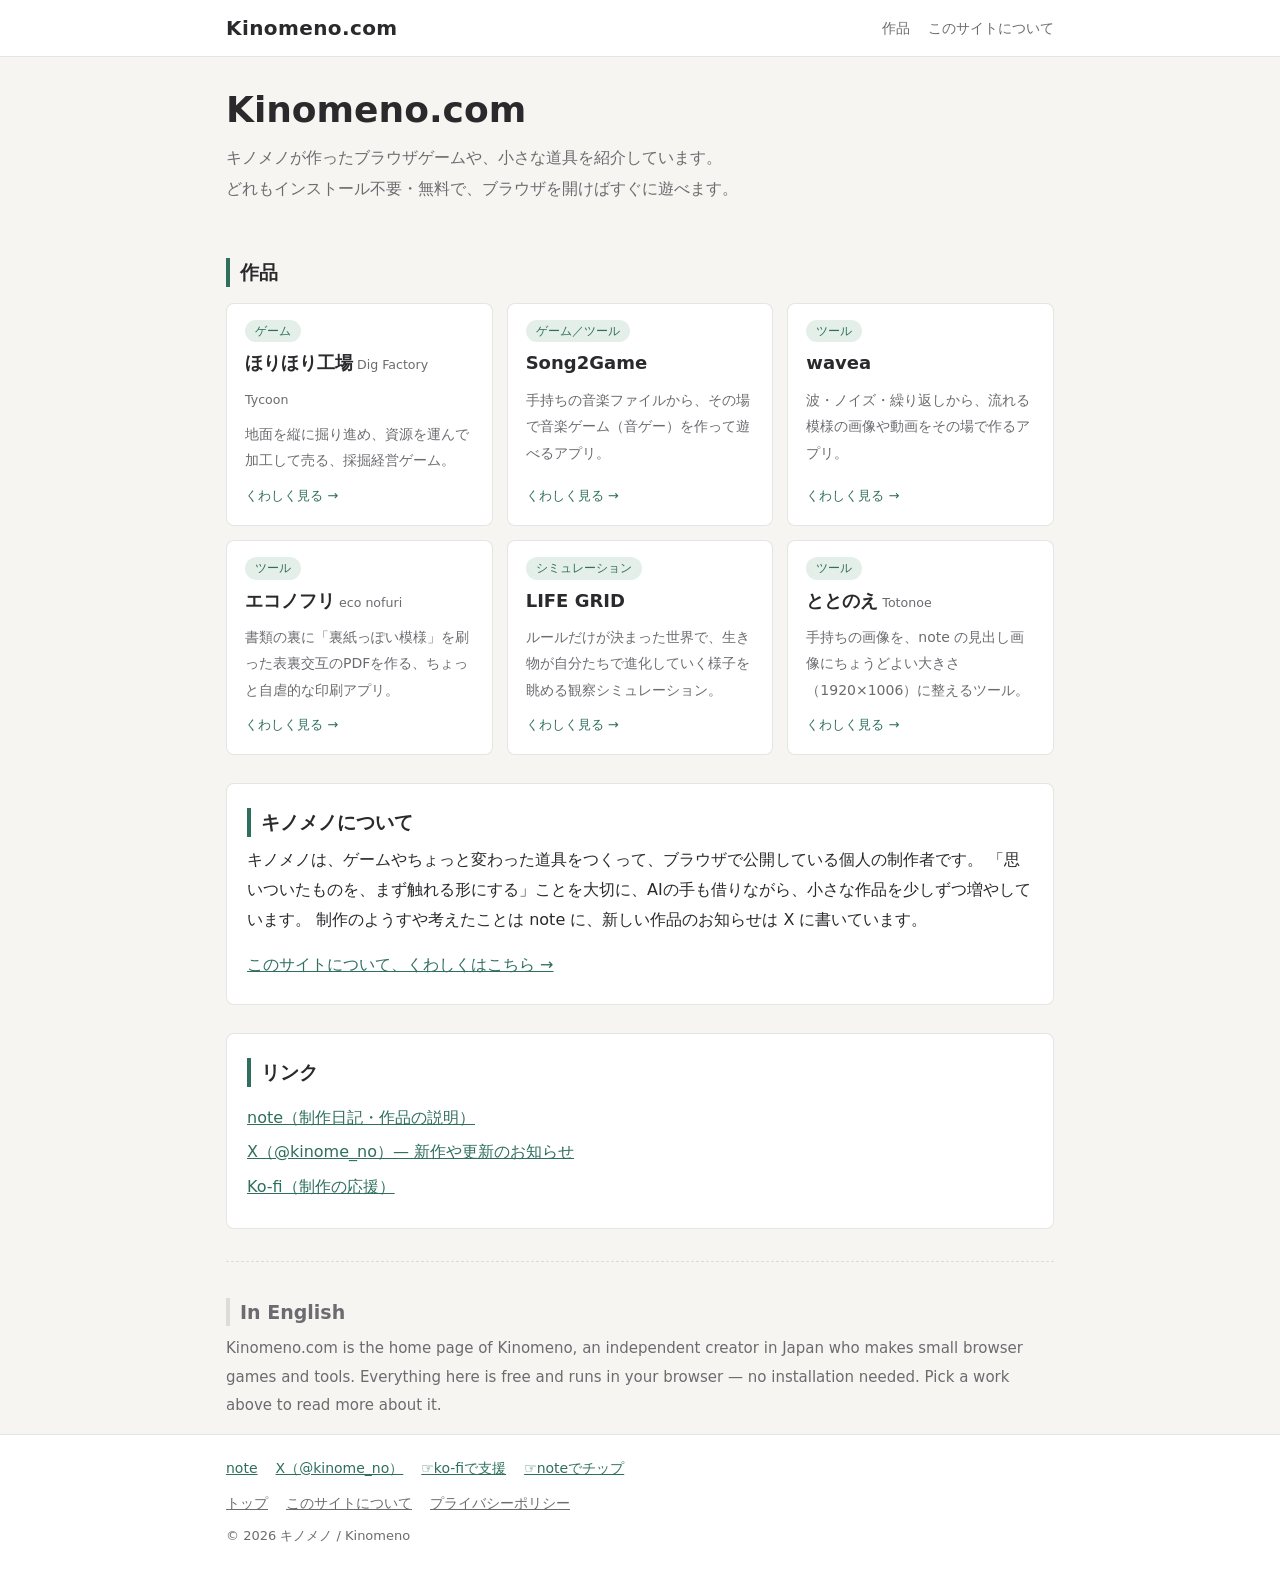
==== index.html @ 974a419b "v0.00 kinomeno.com トップサイト初版 Co-Authored-By: Claude Opus 5.5 <noreply@anthropic.com>" ====
<!doctype html>
<html lang="ja">
<head>
<meta charset="utf-8">
<meta name="viewport" content="width=device-width, initial-scale=1">
<title>Kinomeno.com — キノメノの制作物</title>
<meta name="description" content="キノメノが作ったブラウザゲームや小さな道具の紹介ページです。どれもインストール不要・無料で、ブラウザだけで使えます。">
<link rel="canonical" href="https://kinomeno.com/">
<meta property="og:title" content="Kinomeno.com — キノメノの制作物">
<meta property="og:description" content="キノメノが作ったブラウザゲームや小さな道具の紹介ページです。どれもインストール不要・無料で、ブラウザだけで使えます。">
<meta property="og:type" content="website">
<meta property="og:url" content="https://kinomeno.com/">
<meta name="google-adsense-account" content="ca-pub-8328461906614341">
<link rel="icon" href="/favicon.svg" type="image/svg+xml">
<link rel="stylesheet" href="/style.css?v=0.00">
<script async src="https://pagead2.googlesyndication.com/pagead/js/adsbygoogle.js?client=ca-pub-8328461906614341" crossorigin="anonymous"></script>
</head>
<body>
<header class="site-head">
  <div class="wrap head-row">
    <a class="logo" href="/">Kinomeno.com</a>
    <nav class="nav">
      <a href="/#works">作品</a>
      <a href="/about/">このサイトについて</a>
    </nav>
  </div>
</header>
<main class="wrap">

<section class="hero">
  <h1>Kinomeno.com</h1>
  <p class="lead">キノメノが作ったブラウザゲームや、小さな道具を紹介しています。<br>どれもインストール不要・無料で、ブラウザを開けばすぐに遊べます。</p>
</section>

<section id="works">
  <h2>作品</h2>
  <ul class="cards">
  <li class="card">
    <a class="card-link" href="/works/horihori/">
      <span class="kind">ゲーム</span>
      <h3>ほりほり工場<span class="en"> Dig Factory Tycoon</span></h3>
      <p>地面を縦に掘り進め、資源を運んで加工して売る、採掘経営ゲーム。</p>
      <span class="more">くわしく見る →</span>
    </a>
  </li>
  <li class="card">
    <a class="card-link" href="/works/song2game/">
      <span class="kind">ゲーム／ツール</span>
      <h3>Song2Game<span class="en"> </span></h3>
      <p>手持ちの音楽ファイルから、その場で音楽ゲーム（音ゲー）を作って遊べるアプリ。</p>
      <span class="more">くわしく見る →</span>
    </a>
  </li>
  <li class="card">
    <a class="card-link" href="/works/wavea/">
      <span class="kind">ツール</span>
      <h3>wavea<span class="en"> </span></h3>
      <p>波・ノイズ・繰り返しから、流れる模様の画像や動画をその場で作るアプリ。</p>
      <span class="more">くわしく見る →</span>
    </a>
  </li>
  <li class="card">
    <a class="card-link" href="/works/econofuri/">
      <span class="kind">ツール</span>
      <h3>エコノフリ<span class="en"> eco nofuri</span></h3>
      <p>書類の裏に「裏紙っぽい模様」を刷った表裏交互のPDFを作る、ちょっと自虐的な印刷アプリ。</p>
      <span class="more">くわしく見る →</span>
    </a>
  </li>
  <li class="card">
    <a class="card-link" href="/works/lifegrid/">
      <span class="kind">シミュレーション</span>
      <h3>LIFE GRID<span class="en"> </span></h3>
      <p>ルールだけが決まった世界で、生き物が自分たちで進化していく様子を眺める観察シミュレーション。</p>
      <span class="more">くわしく見る →</span>
    </a>
  </li>
  <li class="card">
    <a class="card-link" href="/works/totonoe/">
      <span class="kind">ツール</span>
      <h3>ととのえ<span class="en"> Totonoe</span></h3>
      <p>手持ちの画像を、note の見出し画像にちょうどよい大きさ（1920×1006）に整えるツール。</p>
      <span class="more">くわしく見る →</span>
    </a>
  </li>
  </ul>
</section>

<section class="box">
  <h2>キノメノについて</h2>
  <p>キノメノは、ゲームやちょっと変わった道具をつくって、ブラウザで公開している個人の制作者です。
  「思いついたものを、まず触れる形にする」ことを大切に、AIの手も借りながら、小さな作品を少しずつ増やしています。
  制作のようすや考えたことは note に、新しい作品のお知らせは X に書いています。</p>
  <p><a href="/about/">このサイトについて、くわしくはこちら →</a></p>
</section>

<section class="box">
  <h2>リンク</h2>
  <ul class="link-list">
    <li><a href="https://note.com/kinomeno" target="_blank" rel="noopener">note（制作日記・作品の説明）</a></li>
    <li><a href="https://x.com/kinome_no" target="_blank" rel="noopener">X（@kinome_no）— 新作や更新のお知らせ</a></li>
    <li><a href="https://ko-fi.com/kinomeno" target="_blank" rel="noopener">Ko-fi（制作の応援）</a></li>
  </ul>
</section>

<section class="en-block" lang="en">
  <h2>In English</h2>
  <p>Kinomeno.com is the home page of Kinomeno, an independent creator in Japan who makes small browser games and tools.
  Everything here is free and runs in your browser — no installation needed. Pick a work above to read more about it.</p>
</section>
</main>
<footer class="site-foot">
  <div class="wrap">
    <p class="foot-links">
      <a href="https://note.com/kinomeno" target="_blank" rel="noopener">note</a>
      <a href="https://x.com/kinome_no" target="_blank" rel="noopener">X（@kinome_no）</a>
      <a href="https://ko-fi.com/kinomeno" target="_blank" rel="noopener">☞ko-fiで支援</a>
      <a href="https://note.com/kinomeno" target="_blank" rel="noopener">☞noteでチップ</a>
    </p>
    <p class="foot-links small">
      <a href="/">トップ</a>
      <a href="/about/">このサイトについて</a>
      <a href="/privacy/">プライバシーポリシー</a>
    </p>
    <p class="small">© 2026 キノメノ / Kinomeno</p>
  </div>
</footer>
</body>
</html>
---- style.css ----
:root {
  --bg: #f6f5f1;
  --paper: #ffffff;
  --text: #2a2a2d;
  --sub: #6d6b70;
  --line: rgba(0, 0, 0, .10);
  --accent: #2f6f5e;
  --accent-soft: #e5efe9;
}
@media (prefers-color-scheme: dark) {
  :root {
    --bg: #18191b;
    --paper: #222326;
    --text: #e8e6e1;
    --sub: #a3a1a6;
    --line: rgba(255, 255, 255, .12);
    --accent: #7cc4ad;
    --accent-soft: #23332d;
  }
}
* { box-sizing: border-box; }
html { -webkit-text-size-adjust: 100%; }
body {
  margin: 0;
  background: var(--bg);
  color: var(--text);
  font-family: "Hiragino Sans", "Yu Gothic UI", "Meiryo", system-ui, sans-serif;
  line-height: 1.9;
  font-size: 16px;
}
a { color: var(--accent); }
.wrap { max-width: 860px; margin: 0 auto; padding: 0 16px; }

/* ヘッダー */
.site-head { border-bottom: 1px solid var(--line); background: var(--paper); }
.head-row { display: flex; align-items: center; justify-content: space-between; gap: 12px; min-height: 56px; flex-wrap: wrap; }
.logo { font-weight: 700; font-size: 20px; color: var(--text); text-decoration: none; letter-spacing: .02em; }
.nav { display: flex; gap: 18px; font-size: 14px; }
.nav a { color: var(--sub); text-decoration: none; }
.nav a:hover { color: var(--accent); }

main { padding-top: 24px; padding-bottom: 48px; }
h1 { font-size: 28px; line-height: 1.4; margin: 0 0 8px; }
h2 { font-size: 19px; margin: 32px 0 8px; padding-left: 10px; border-left: 4px solid var(--accent); line-height: 1.5; }
h3 { font-size: 18px; margin: 4px 0 6px; }
p { margin: 0 0 14px; }
ol, ul { padding-left: 1.4em; }
.small { font-size: 13px; color: var(--sub); }
.en { font-size: .7em; font-weight: 400; color: var(--sub); }

/* トップ */
.hero { padding: 28px 0 8px; }
.hero h1 { font-size: 36px; }
.lead { color: var(--sub); font-size: 16px; }
.cards { list-style: none; padding: 0; margin: 16px 0 0; display: grid; grid-template-columns: repeat(auto-fill, minmax(250px, 1fr)); gap: 14px; }
.card { background: var(--paper); border: 1px solid var(--line); border-radius: 8px; }
.card-link { display: flex; flex-direction: column; height: 100%; padding: 16px 18px; color: inherit; text-decoration: none; }
.card-link:hover { border-color: var(--accent); }
.card:hover { border-color: var(--accent); }
.card p { font-size: 14px; color: var(--sub); flex: 1; margin-bottom: 10px; }
.more { font-size: 13px; color: var(--accent); }
.kind { display: inline-block; font-size: 12px; color: var(--accent); background: var(--accent-soft); border-radius: 99px; padding: 0 10px; width: fit-content; }
.box { background: var(--paper); border: 1px solid var(--line); border-radius: 8px; padding: 4px 20px 10px; margin-top: 28px; }
.box h2 { margin-top: 20px; }
.link-list { list-style: none; padding: 0; }
.link-list li { margin: 4px 0; }

/* 作品ページ */
.crumb { font-size: 13px; color: var(--sub); margin-bottom: 12px; }
.crumb a { color: var(--sub); }
.work { background: var(--paper); border: 1px solid var(--line); border-radius: 8px; padding: 24px 24px 12px; }
.cta { margin: 18px 0 8px; }
.btn { display: inline-block; background: var(--accent); color: var(--paper); text-decoration: none; font-weight: 700; padding: 10px 22px; border-radius: 6px; }
.btn:hover { opacity: .9; }
.en-block { margin-top: 32px; padding-top: 4px; border-top: 1px dashed var(--line); font-size: 15px; color: var(--sub); }
.en-block h2 { border-left-color: var(--line); }
.pager { display: flex; justify-content: space-between; gap: 12px; margin-top: 18px; font-size: 14px; flex-wrap: wrap; }

/* フッター */
.site-foot { border-top: 1px solid var(--line); background: var(--paper); padding: 20px 0 28px; }
.foot-links { display: flex; flex-wrap: wrap; gap: 6px 18px; margin: 0 0 8px; font-size: 14px; }
.foot-links.small a { color: var(--sub); }

@media (max-width: 560px) {
  .hero h1 { font-size: 30px; }
  h1 { font-size: 24px; }
  .work { padding: 18px 16px 8px; }
}
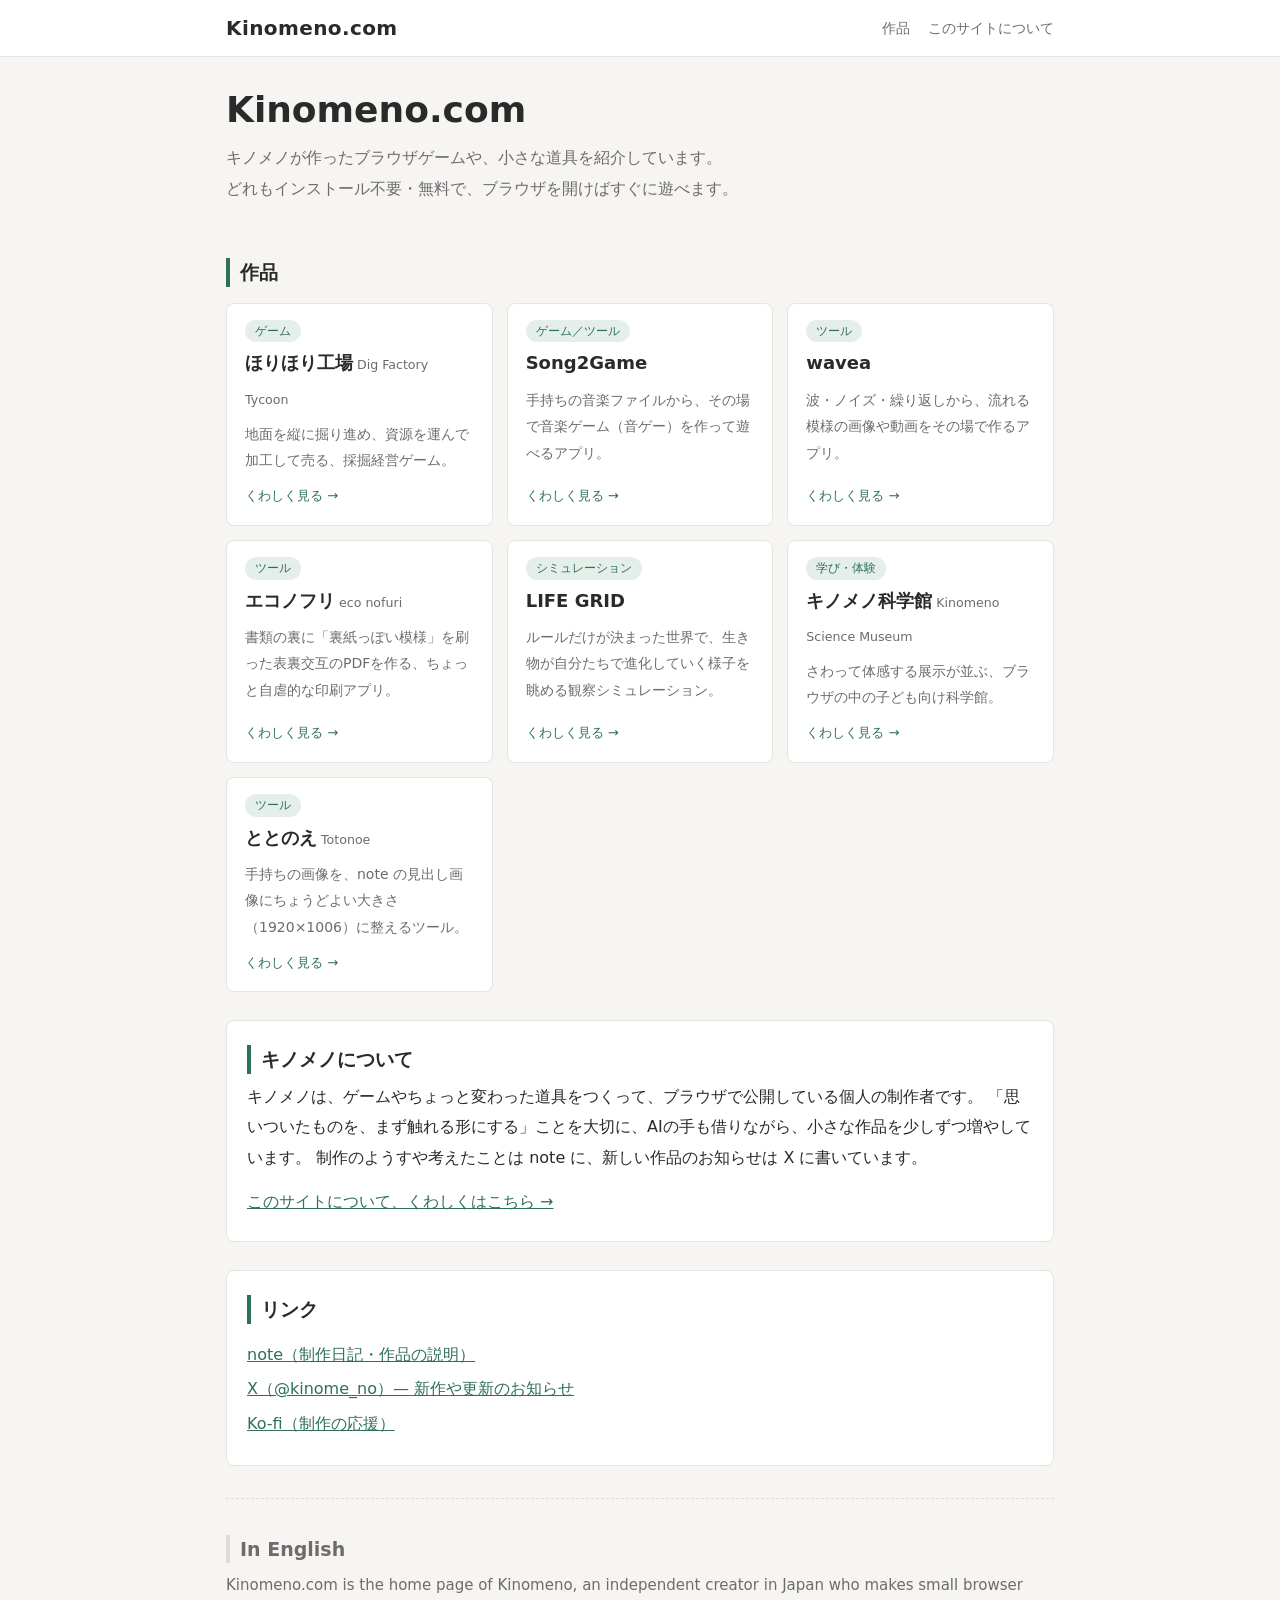
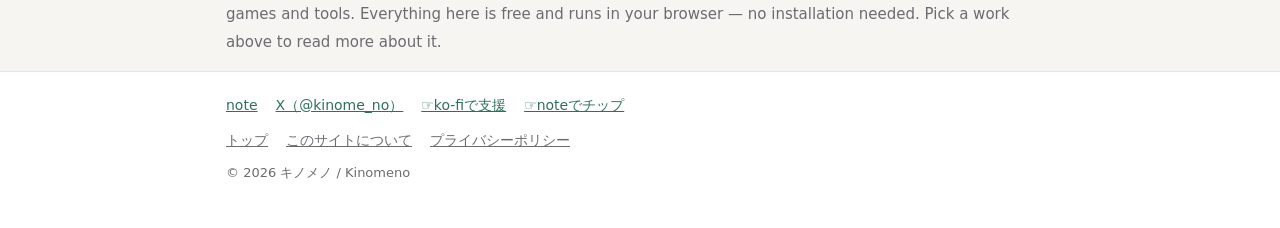
==== commit 604c8c0b: "v0.01 キノメノ科学館を追加 Co-Authored-By: Claude Opus 5.5 <noreply@anthropic.com>" ====
--- a/index.html
+++ b/index.html
@@ -12,7 +12,7 @@
 <meta property="og:url" content="https://kinomeno.com/">
 <meta name="google-adsense-account" content="ca-pub-8328461906614341">
 <link rel="icon" href="/favicon.svg" type="image/svg+xml">
-<link rel="stylesheet" href="/style.css?v=0.00">
+<link rel="stylesheet" href="/style.css?v=0.01">
 <script async src="https://pagead2.googlesyndication.com/pagead/js/adsbygoogle.js?client=ca-pub-8328461906614341" crossorigin="anonymous"></script>
 </head>
 <body>
@@ -76,6 +76,14 @@
     </a>
   </li>
   <li class="card">
+    <a class="card-link" href="/works/kagakukan/">
+      <span class="kind">学び・体験</span>
+      <h3>キノメノ科学館<span class="en"> Kinomeno Science Museum</span></h3>
+      <p>さわって体感する展示が並ぶ、ブラウザの中の子ども向け科学館。</p>
+      <span class="more">くわしく見る →</span>
+    </a>
+  </li>
+  <li class="card">
     <a class="card-link" href="/works/totonoe/">
       <span class="kind">ツール</span>
       <h3>ととのえ<span class="en"> Totonoe</span></h3>
